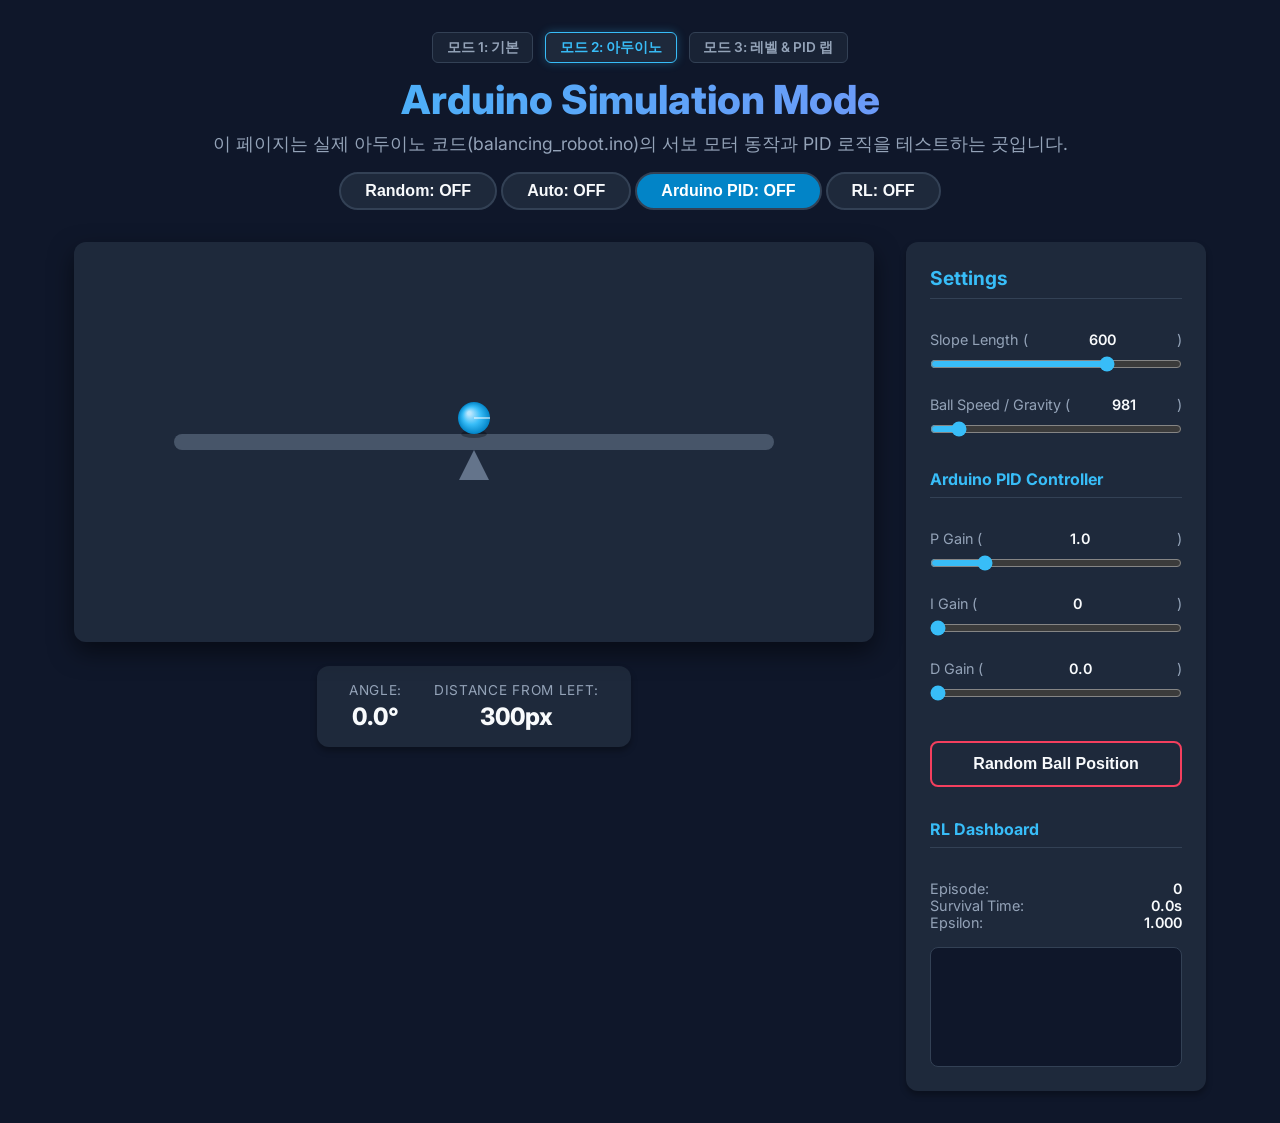
==== index2.html @ cc2c43da "feat: Ball balancing robot simulation with Levels and PID lab" ====
<!DOCTYPE html>
<html lang="ko">
<head>
    <meta charset="UTF-8">
    <meta name="viewport" content="width=device-width, initial-scale=1.0">
    <title>Arduino Ball Balancing Robot Simulation</title>
    <link rel="stylesheet" href="style.css">
    <link href="https://fonts.googleapis.com/css2?family=Inter:wght@400;600;800&display=swap" rel="stylesheet">
</head>
<body>
    <div class="container">
        <header>
            <nav class="nav-tabs">
                <a href="index.html" class="nav-link">모드 1: 기본</a>
                <a href="index2.html" class="nav-link active">모드 2: 아두이노</a>
                <a href="index3.html" class="nav-link">모드 3: 레벨 & PID 랩</a>
            </nav>
            <h1>Arduino Simulation Mode</h1>
            <p>이 페이지는 실제 아두이노 코드(balancing_robot.ino)의 서보 모터 동작과 PID 로직을 테스트하는 곳입니다.</p>
            <div class="controls">
                <button id="randomBtn" class="toggle-btn">Random: OFF</button>
                <button id="autoBtn" class="toggle-btn">Auto: OFF</button>
                <button id="pidBtn" class="toggle-btn" style="background-color: #0284c7; color: white;">Arduino PID: OFF</button>
                <button id="rlBtn" class="toggle-btn">RL: OFF</button>
            </div>
        </header>

        <main>
            <div class="simulation-area">
                <div class="canvas-wrapper">
                    <canvas id="simulationCanvas" width="800" height="400"></canvas>
                    <div id="gameOverOverlay" class="overlay hidden">
                        <h2>Game Over!</h2>
                        <p>The ball fell off the edge.</p>
                        <button id="restartBtn">Try Again</button>
                    </div>
                </div>
                
                <div class="dashboard">
                    <div class="metric">
                        <span class="label">Angle:</span>
                        <span id="angleValue" class="value">0.0°</span>
                    </div>
                    <div class="metric">
                        <span class="label">Distance from left:</span>
                        <span id="distanceValue" class="value">0px</span>
                    </div>
                </div>
            </div>

            <aside class="settings-panel">
                <h2>Settings</h2>
                <div class="control-group">
                    <label for="beamWidthSlider">Slope Length (<span id="beamWidthDisplay">600</span>)</label>
                    <input type="range" id="beamWidthSlider" min="100" max="800" step="10" value="600">
                </div>
                <div class="control-group">
                    <label for="gravitySlider">Ball Speed / Gravity (<span id="gravityDisplay">981</span>)</label>
                    <input type="range" id="gravitySlider" min="100" max="10000" step="10" value="981">
                </div>
                
                <h3>Arduino PID Controller</h3>
                <div class="control-group">
                    <label for="pGainSlider">P Gain (<span id="pGainDisplay">1.0</span>)</label>
                    <input type="range" id="pGainSlider" min="0" max="5.0" step="0.1" value="1.0">
                </div>
                <div class="control-group">
                    <label for="iGainSlider">I Gain (<span id="iGainDisplay">0</span>)</label>
                    <input type="range" id="iGainSlider" min="0" max="1.0" step="0.01" value="0">
                </div>
                <div class="control-group">
                    <label for="dGainSlider">D Gain (<span id="dGainDisplay">0.0</span>)</label>
                    <input type="range" id="dGainSlider" min="0" max="5.0" step="0.1" value="0.0">
                </div>

                <div class="control-actions">
                    <button id="randomPosBtn" class="action-btn">Random Ball Position</button>
                </div>

                <h3>RL Dashboard</h3>
                <div class="rl-dashboard">
                    <div class="control-group">
                        <label>Episode: <span id="rlEpisodeDisplay">0</span></label>
                    </div>
                    <div class="control-group">
                        <label>Survival Time: <span id="rlSurvivalDisplay">0.0s</span></label>
                    </div>
                    <div class="control-group">
                        <label>Epsilon: <span id="rlEpsilonDisplay">1.000</span></label>
                    </div>
                    
                    <canvas id="rlGraphCanvas" width="300" height="150" title="Survival Time per Episode"></canvas>
                </div>
            </aside>
        </main>
    </div>
    <script src="script2.js"></script>
</body>
</html>
---- style.css ----
:root {
    --bg-color: #0f172a;
    --surface-color: #1e293b;
    --primary-color: #38bdf8;
    --text-primary: #f8fafc;
    --text-secondary: #94a3b8;
    --accent-color: #f43f5e;
    --beam-color: #475569;
    --ball-color: #38bdf8;
    --font-family: 'Inter', sans-serif;
}

* {
    margin: 0;
    padding: 0;
    box-sizing: border-box;
}

body {
    background-color: var(--bg-color);
    color: var(--text-primary);
    font-family: var(--font-family);
    display: flex;
    justify-content: center;
    align-items: center;
    min-height: 100vh;
}

.container {
    width: 100%;
    max-width: 1200px;
    padding: 2rem;
    display: flex;
    flex-direction: column;
    gap: 2rem;
}

header {
    text-align: center;
}

header h1 {
    font-size: 2.5rem;
    font-weight: 800;
    margin-bottom: 0.5rem;
    background: linear-gradient(to right, var(--primary-color), #818cf8);
    -webkit-background-clip: text;
    color: transparent;
}

header p {
    color: var(--text-secondary);
    font-size: 1.1rem;
}

kbd {
    background-color: var(--surface-color);
    border: 1px solid #334155;
    border-radius: 4px;
    padding: 0.2rem 0.5rem;
    font-size: 0.9em;
    font-family: monospace;
    box-shadow: 0 2px 0 #334155;
}

main {
    display: flex;
    flex-direction: row;
    gap: 2rem;
    align-items: flex-start;
    justify-content: center;
}

.simulation-area {
    display: flex;
    flex-direction: column;
    gap: 1.5rem;
    align-items: center;
}

.canvas-wrapper {
    position: relative;
    background-color: var(--surface-color);
    border-radius: 12px;
    box-shadow: 0 10px 25px rgba(0, 0, 0, 0.5);
    overflow: hidden;
}

canvas {
    display: block;
}

.overlay {
    position: absolute;
    top: 0;
    left: 0;
    width: 100%;
    height: 100%;
    background-color: rgba(15, 23, 42, 0.85);
    display: flex;
    flex-direction: column;
    justify-content: center;
    align-items: center;
    backdrop-filter: blur(4px);
    transition: opacity 0.3s ease;
}

.overlay.hidden {
    opacity: 0;
    pointer-events: none;
}

.overlay h2 {
    color: var(--accent-color);
    font-size: 3rem;
    margin-bottom: 0.5rem;
}

.overlay p {
    font-size: 1.2rem;
    margin-bottom: 1.5rem;
}

#restartBtn {
    background-color: var(--primary-color);
    color: #0f172a;
    border: none;
    padding: 0.75rem 1.5rem;
    font-size: 1.1rem;
    font-weight: 600;
    border-radius: 8px;
    cursor: pointer;
    transition: transform 0.2s, background-color 0.2s;
}

#restartBtn:hover {
    background-color: #7dd3fc;
    transform: translateY(-2px);
}

.dashboard {
    display: flex;
    gap: 2rem;
    background-color: var(--surface-color);
    padding: 1rem 2rem;
    border-radius: 12px;
    box-shadow: 0 4px 6px rgba(0, 0, 0, 0.3);
}

.metric {
    display: flex;
    flex-direction: column;
    align-items: center;
}

.metric .label {
    font-size: 0.85rem;
    text-transform: uppercase;
    color: var(--text-secondary);
    letter-spacing: 0.05em;
    margin-bottom: 0.25rem;
}

.metric .value {
    font-size: 1.5rem;
    font-weight: 800;
    font-variant-numeric: tabular-nums;
}

.controls {
    margin-top: 1rem;
}

.toggle-btn {
    background-color: var(--surface-color);
    color: var(--text-primary);
    border: 2px solid #334155;
    padding: 0.5rem 1.5rem;
    font-size: 1rem;
    font-weight: 600;
    border-radius: 20px;
    cursor: pointer;
    transition: all 0.2s ease;
}

.toggle-btn:hover {
    background-color: #334155;
}

.toggle-btn.active {
    background-color: var(--primary-color);
    color: #0f172a;
    border-color: var(--primary-color);
    box-shadow: 0 0 10px rgba(56, 189, 248, 0.5);
}

.settings-panel {
    background-color: var(--surface-color);
    padding: 1.5rem;
    border-radius: 12px;
    box-shadow: 0 4px 6px rgba(0, 0, 0, 0.3);
    min-width: 300px;
    display: flex;
    flex-direction: column;
    gap: 1.5rem;
}

.settings-panel h2, .settings-panel h3 {
    color: var(--primary-color);
    margin-bottom: 0.5rem;
    border-bottom: 1px solid #334155;
    padding-bottom: 0.5rem;
    font-size: 1.2rem;
}

.settings-panel h3 {
    font-size: 1rem;
    margin-top: 0.5rem;
}

.control-group {
    display: flex;
    flex-direction: column;
    gap: 0.5rem;
}

.control-group label {
    font-size: 0.9rem;
    color: var(--text-secondary);
    display: flex;
    justify-content: space-between;
}

.control-group label span {
    color: var(--text-primary);
    font-weight: 600;
}

input[type="range"] {
    width: 100%;
    accent-color: var(--primary-color);
}

.action-btn {
    background-color: var(--surface-color);
    color: var(--text-primary);
    border: 2px solid var(--accent-color);
    padding: 0.75rem;
    font-size: 1rem;
    font-weight: 600;
    border-radius: 8px;
    cursor: pointer;
    transition: all 0.2s ease;
    width: 100%;
    margin-top: 1rem;
}

.action-btn:hover {
    background-color: var(--accent-color);
    color: #fff;
}

#rlGraphCanvas {
    width: 100%;
    height: 120px;
    background-color: #0f172a;
    border-radius: 8px;
    border: 1px solid #334155;
    margin-top: 1rem;
}

/* Page Navigation Tabs */
.nav-tabs {
    display: flex;
    justify-content: center;
    gap: 0.75rem;
    margin-bottom: 0.75rem;
}

.nav-link {
    text-decoration: none;
    color: var(--text-secondary);
    font-size: 0.85rem;
    font-weight: 600;
    padding: 0.35rem 0.85rem;
    border-radius: 6px;
    background: rgba(30, 41, 59, 0.7);
    border: 1px solid #334155;
    transition: all 0.2s;
}

.nav-link:hover {
    color: var(--text-primary);
    border-color: #64748b;
}

.nav-link.active {
    color: var(--primary-color);
    background: #1e293b;
    border-color: var(--primary-color);
    box-shadow: 0 0 10px rgba(56, 189, 248, 0.3);
}
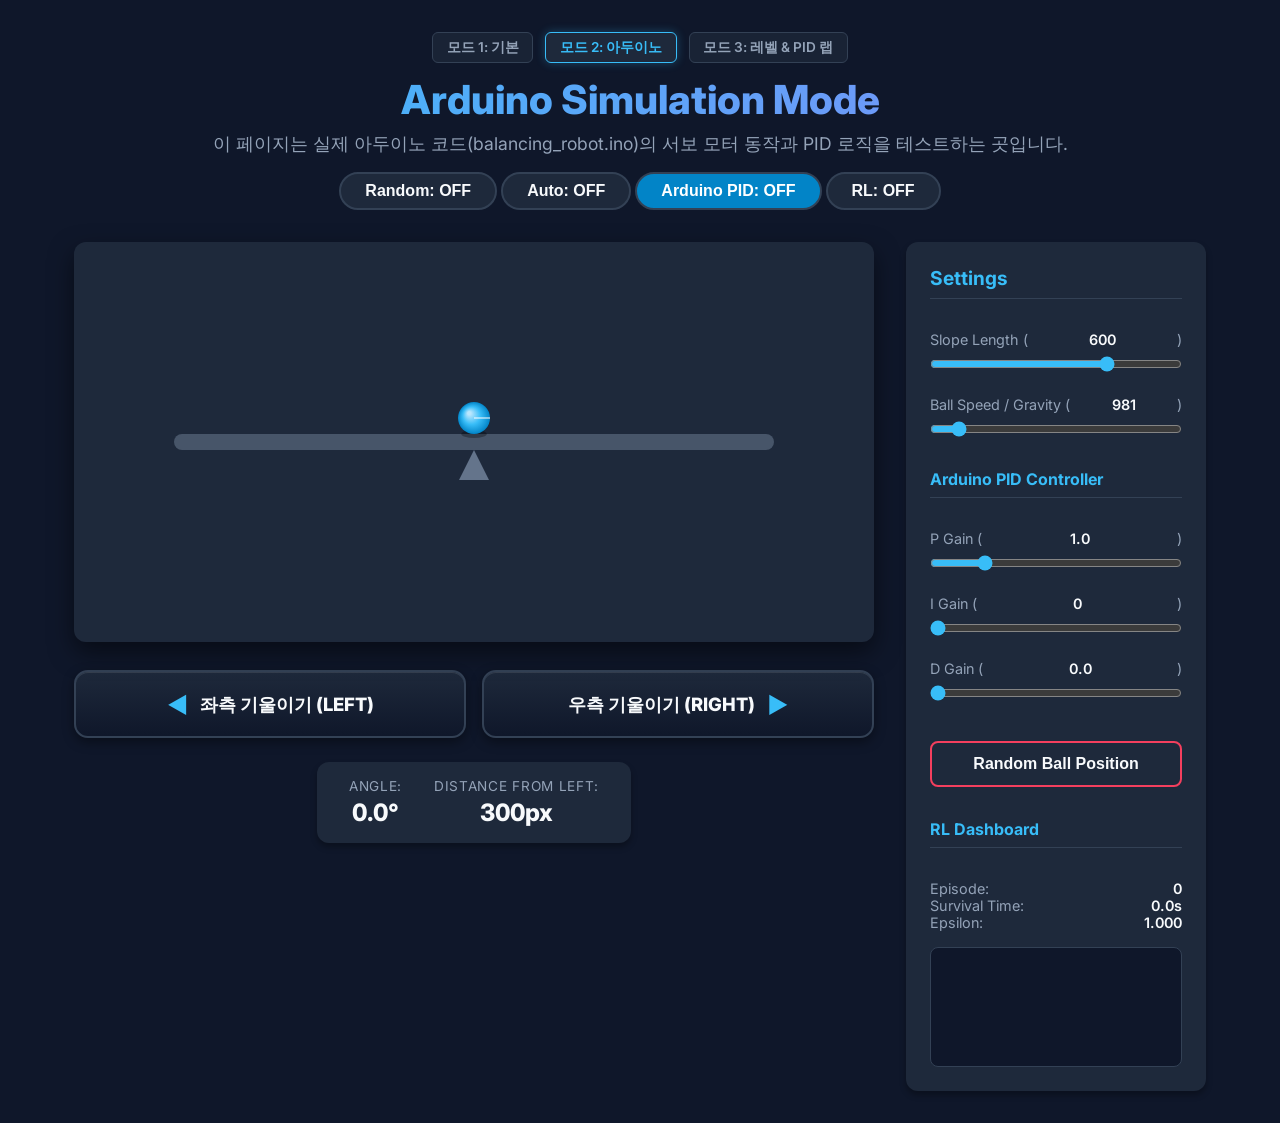
==== commit e404ac7e: "feat: Add responsive touch controls for tablet and mobile devices" ====
--- a/index2.html
+++ b/index2.html
@@ -36,6 +36,18 @@
                     </div>
                 </div>
                 
+                <!-- 태블릿 / 모바일 터치 좌우 버튼 -->
+                <div class="touch-controls">
+                    <button id="touchLeftBtn" class="touch-tilt-btn" aria-label="Tilt Left">
+                        <span class="touch-icon">◀</span>
+                        <span class="touch-text">좌측 기울이기 (LEFT)</span>
+                    </button>
+                    <button id="touchRightBtn" class="touch-tilt-btn" aria-label="Tilt Right">
+                        <span class="touch-text">우측 기울이기 (RIGHT)</span>
+                        <span class="touch-icon">▶</span>
+                    </button>
+                </div>
+
                 <div class="dashboard">
                     <div class="metric">
                         <span class="label">Angle:</span>
--- a/style.css
+++ b/style.css
@@ -84,10 +84,13 @@
     border-radius: 12px;
     box-shadow: 0 10px 25px rgba(0, 0, 0, 0.5);
     overflow: hidden;
+    max-width: 100%;
 }
 
 canvas {
     display: block;
+    max-width: 100%;
+    height: auto;
 }
 
 .overlay {
@@ -301,3 +304,95 @@
     box-shadow: 0 0 10px rgba(56, 189, 248, 0.3);
 }
 
+/* Touch / Tablet Tilt Controls */
+.touch-controls {
+    display: flex;
+    width: 100%;
+    max-width: 800px;
+    gap: 1rem;
+    margin-top: 0.25rem;
+}
+
+.touch-tilt-btn {
+    flex: 1;
+    display: flex;
+    align-items: center;
+    justify-content: center;
+    gap: 0.75rem;
+    padding: 1.15rem 1.5rem;
+    font-size: 1.15rem;
+    font-weight: 800;
+    font-family: var(--font-family);
+    color: var(--text-primary);
+    background: linear-gradient(180deg, #1e293b 0%, #0f172a 100%);
+    border: 2px solid #334155;
+    border-radius: 14px;
+    cursor: pointer;
+    user-select: none;
+    -webkit-user-select: none;
+    -webkit-touch-callout: none;
+    touch-action: manipulation;
+    box-shadow: 0 4px 12px rgba(0, 0, 0, 0.4), inset 0 1px 0 rgba(255, 255, 255, 0.1);
+    transition: all 0.12s ease;
+}
+
+.touch-tilt-btn .touch-icon {
+    font-size: 1.4rem;
+    color: var(--primary-color);
+    transition: transform 0.15s ease;
+}
+
+.touch-tilt-btn:hover {
+    border-color: #64748b;
+    background: linear-gradient(180deg, #334155 0%, #1e293b 100%);
+}
+
+.touch-tilt-btn:active,
+.touch-tilt-btn.pressing {
+    border-color: var(--primary-color);
+    background: linear-gradient(180deg, rgba(56, 189, 248, 0.2) 0%, #0f172a 100%);
+    box-shadow: 0 0 20px rgba(56, 189, 248, 0.4), inset 0 2px 4px rgba(0, 0, 0, 0.6);
+    transform: scale(0.97) translateY(2px);
+    color: var(--primary-color);
+}
+
+.touch-tilt-btn:active .touch-icon,
+.touch-tilt-btn.pressing .touch-icon {
+    transform: scale(1.25);
+}
+
+/* 태블릿 / 모바일 반응형 */
+@media (max-width: 992px) {
+    .container {
+        padding: 1rem;
+        gap: 1.25rem;
+    }
+    main {
+        flex-direction: column;
+        align-items: center;
+        gap: 1.5rem;
+    }
+    .simulation-area {
+        width: 100%;
+        max-width: 800px;
+    }
+    .settings-panel {
+        width: 100%;
+        max-width: 800px;
+    }
+    .dashboard {
+        width: 100%;
+        justify-content: space-around;
+        padding: 0.8rem 1rem;
+        gap: 1rem;
+    }
+    .metric .value {
+        font-size: 1.25rem;
+    }
+    .touch-tilt-btn {
+        padding: 1.3rem 1rem;
+        font-size: 1.1rem;
+    }
+}
+
+
